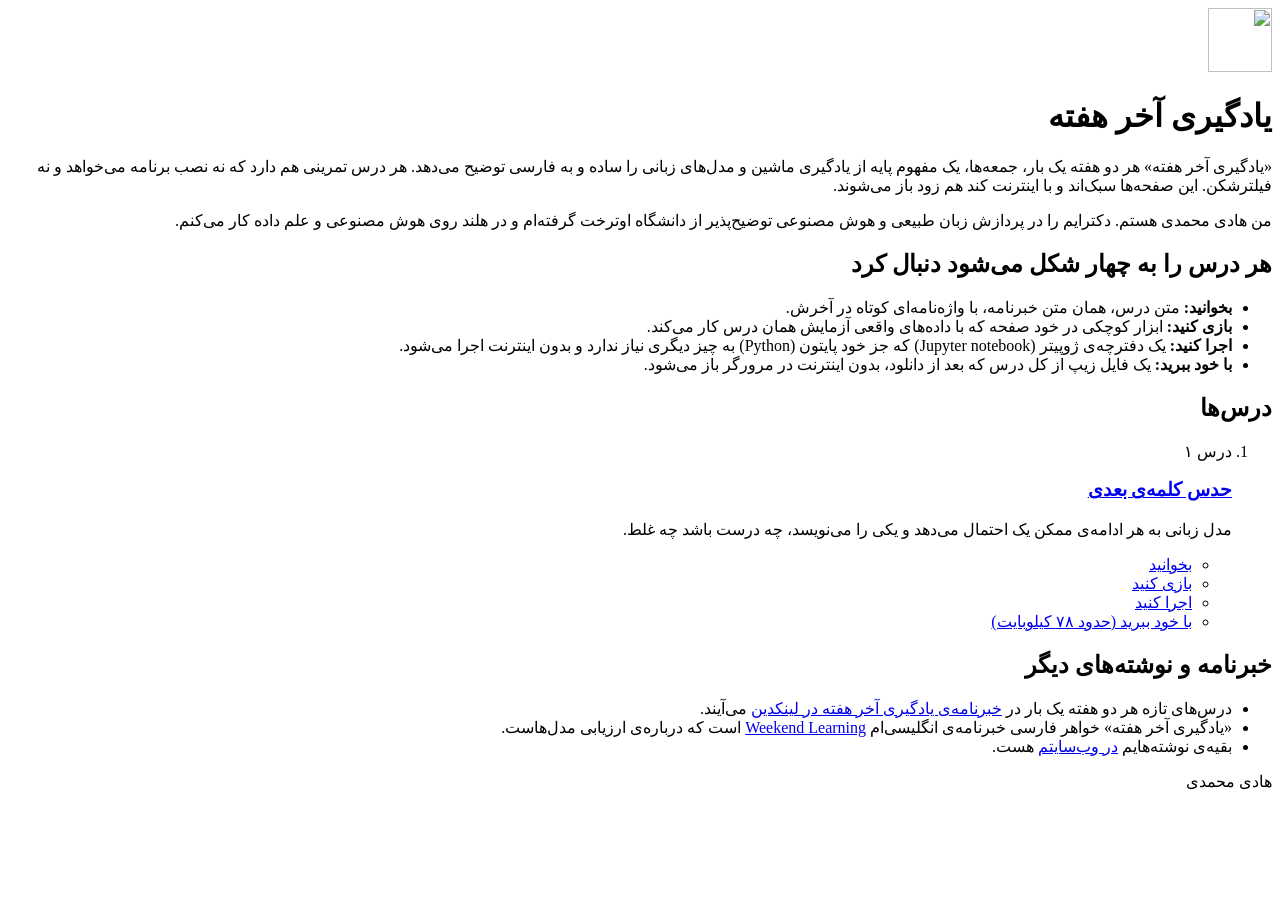
==== index.html @ 8700a51e "Add the hub page, the build script and the readme build.py regenerates each lesson's data from the m" ====
<!DOCTYPE html>
<html lang="fa" dir="rtl">
<head>
<meta charset="utf-8">
<meta name="viewport" content="width=device-width, initial-scale=1">
<title>یادگیری آخر هفته</title>
<meta name="description" content="هر دو هفته یک بار، جمعه‌ها، یک مفهوم پایه از یادگیری ماشین و مدل‌های زبانی، ساده و به فارسی.">
<meta name="author" content="هادی محمدی">
<meta name="color-scheme" content="light dark">
<meta property="og:type" content="website">
<meta property="og:locale" content="fa_IR">
<meta property="og:site_name" content="یادگیری آخر هفته">
<meta property="og:title" content="یادگیری آخر هفته">
<meta property="og:description" content="هر دو هفته یک بار، جمعه‌ها، یک مفهوم پایه از یادگیری ماشین و مدل‌های زبانی، ساده و به فارسی.">
<meta property="og:image" content="https://mohammadi.cv/weekend-learning-fa/assets/logo.png">
<link rel="icon" type="image/png" href="assets/icon-96.png">
<link rel="stylesheet" href="assets/style.css">
</head>
<body>

<main class="col hub">

<img class="hub-logo" src="assets/icon-96.png" alt="" width="64" height="64">
<h1>یادگیری آخر هفته</h1>

<p class="standfirst">«یادگیری آخر هفته» هر دو هفته یک بار، جمعه‌ها، یک مفهوم پایه از یادگیری ماشین و مدل‌های زبانی را ساده و به فارسی توضیح می‌دهد. هر درس تمرینی هم دارد که نه نصب برنامه می‌خواهد و نه فیلترشکن. این صفحه‌ها سبک‌اند و با اینترنت کند هم زود باز می‌شوند.</p>

<p>من هادی محمدی هستم. دکترایم را در پردازش زبان طبیعی و هوش مصنوعی توضیح‌پذیر از دانشگاه اوترخت گرفته‌ام و در هلند روی هوش مصنوعی و علم داده کار می‌کنم.</p>

<h2>هر درس را به چهار شکل می‌شود دنبال کرد</h2>

<ul class="four">
<li><b>بخوانید:</b> متن درس، همان متن خبرنامه، با واژه‌نامه‌ای کوتاه در آخرش.</li>
<li><b>بازی کنید:</b> ابزار کوچکی در خود صفحه که با داده‌های واقعی آزمایش همان درس کار می‌کند.</li>
<li><b>اجرا کنید:</b> یک دفترچه‌ی ژوپیتر <span class="nw" lang="en">(Jupyter notebook)</span> که جز خود پایتون <span lang="en">(Python)</span> به چیز دیگری نیاز ندارد و بدون اینترنت اجرا می‌شود.</li>
<li><b>با خود ببرید:</b> یک فایل زیپ از کل درس که بعد از دانلود، بدون اینترنت در مرورگر باز می‌شود.</li>
</ul>

<h2>درس‌ها</h2>

<ol class="lessons">
<li>
<p class="kicker">درس ۱</p>
<h3><a href="01-next-word/index.html">حدس کلمه‌ی بعدی</a></h3>
<p>مدل زبانی به هر ادامه‌ی ممکن یک احتمال می‌دهد و یکی را می‌نویسد، چه درست باشد چه غلط.</p>
<ul class="ways">
<li><a href="01-next-word/index.html#read">بخوانید</a></li>
<li><a href="01-next-word/index.html#play">بازی کنید</a></li>
<li><a href="01-next-word/index.html#run">اجرا کنید</a></li>
<li><a href="01-next-word/01-next-word-offline.zip" download>با خود ببرید <span data-zip-size="01-next-word">(حدود ۷۸ کیلوبایت)</span></a></li>
</ul>
</li>
</ol>

<h2>خبرنامه و نوشته‌های دیگر</h2>

<ul>
<li>درس‌های تازه هر دو هفته یک بار در <a href="https://www.linkedin.com/newsletters/7508807306889863168/">خبرنامه‌ی یادگیری آخر هفته در لینکدین</a> می‌آیند.</li>
<li>«یادگیری آخر هفته» خواهر فارسی خبرنامه‌ی انگلیسی‌ام <a href="https://www.linkedin.com/newsletters/weekend-learning-7044258763238731776/" lang="en">Weekend Learning</a> است که درباره‌ی ارزیابی مدل‌هاست.</li>
<li>بقیه‌ی نوشته‌هایم <a href="https://mohammadi.cv/">در وب‌سایتم</a> هست.</li>
</ul>

</main>

<footer class="site-foot">
<div class="col">
<p>هادی محمدی</p>
</div>
</footer>

</body>
</html>
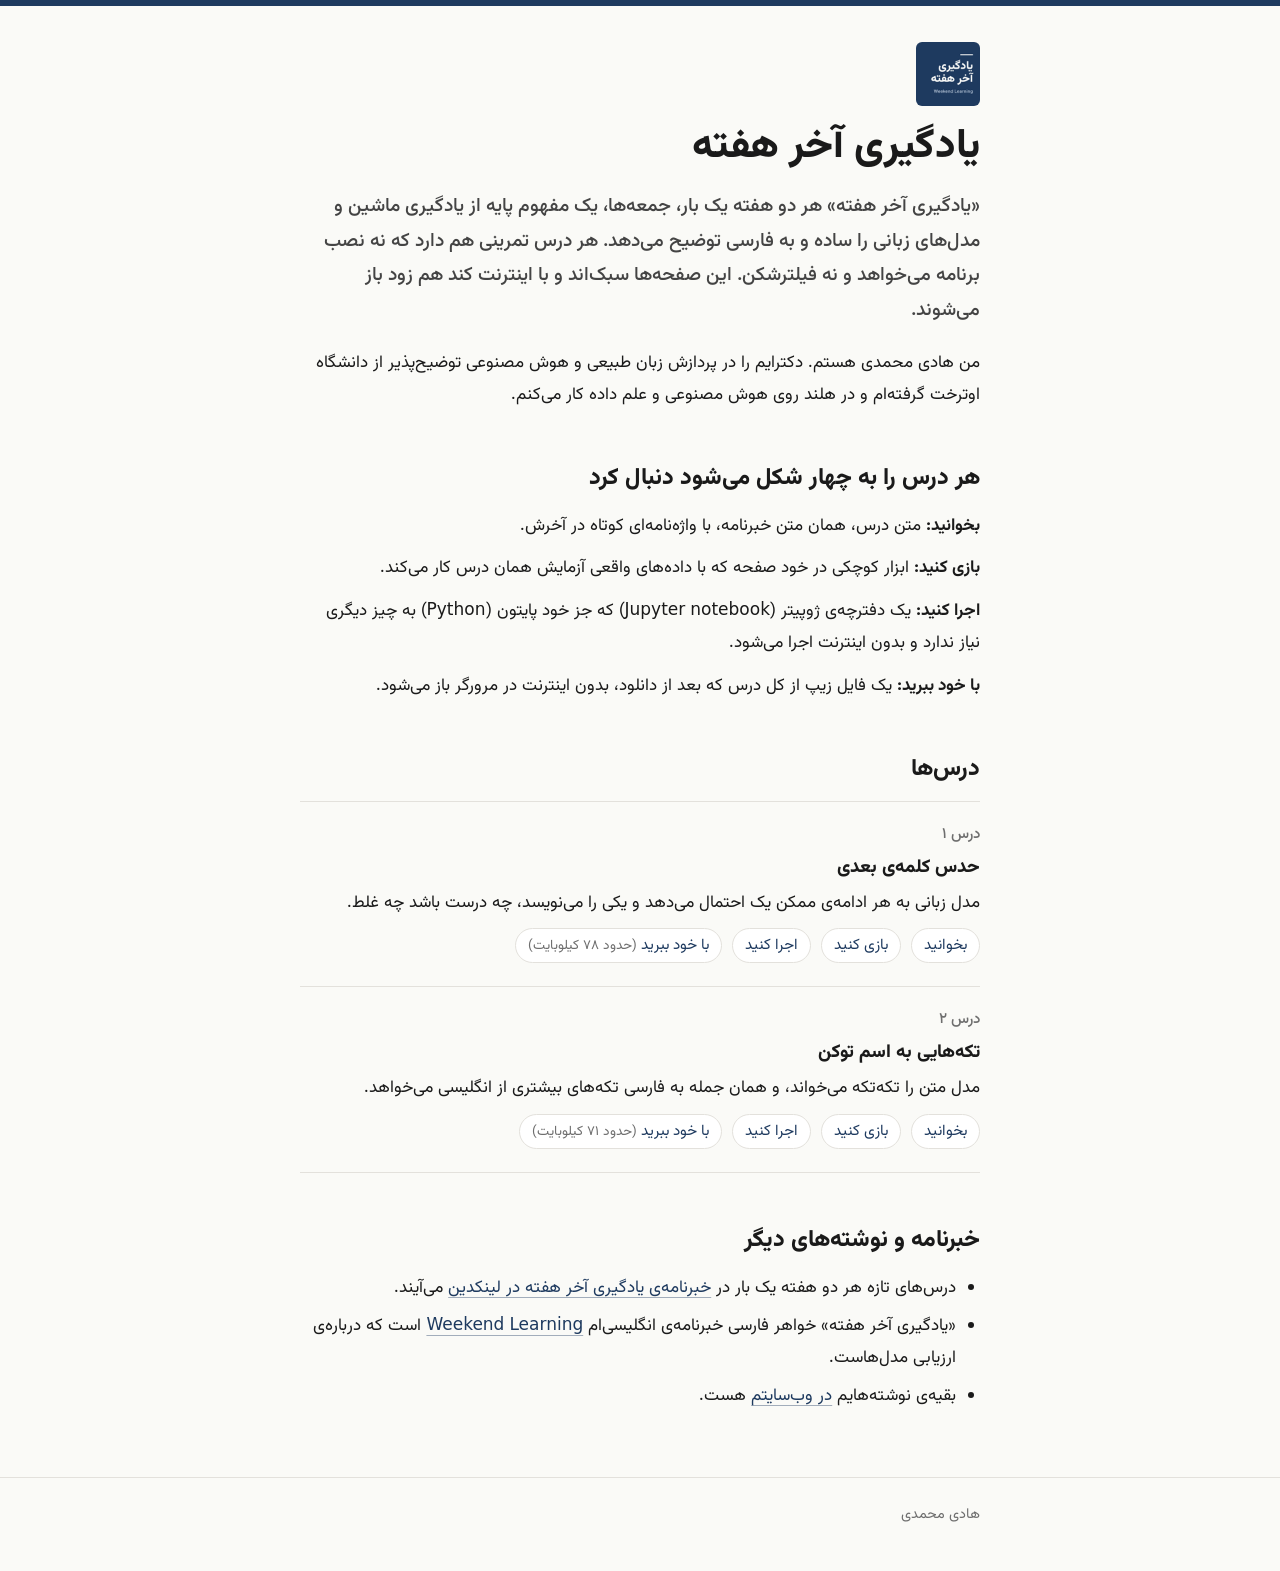
==== commit 5603a215: "Build lesson 02 and list it on the hub" ====
--- a/index.html
+++ b/index.html
@@ -50,6 +50,17 @@
 <li><a href="01-next-word/01-next-word-offline.zip" download>با خود ببرید <span data-zip-size="01-next-word">(حدود ۷۸ کیلوبایت)</span></a></li>
 </ul>
 </li>
+<li>
+<p class="kicker">درس ۲</p>
+<h3><a href="02-tokens/index.html">تکه‌هایی به اسم توکن</a></h3>
+<p>مدل متن را تکه‌تکه می‌خواند، و همان جمله به فارسی تکه‌های بیشتری از انگلیسی می‌خواهد.</p>
+<ul class="ways">
+<li><a href="02-tokens/index.html#read">بخوانید</a></li>
+<li><a href="02-tokens/index.html#play">بازی کنید</a></li>
+<li><a href="02-tokens/index.html#run">اجرا کنید</a></li>
+<li><a href="02-tokens/02-tokens-offline.zip" download>با خود ببرید <span data-zip-size="02-tokens">(حدود ۷۱ کیلوبایت)</span></a></li>
+</ul>
+</li>
 </ol>
 
 <h2>خبرنامه و نوشته‌های دیگر</h2>
--- a/assets/style.css
+++ b/assets/style.css
@@ -0,0 +1,305 @@
+/* یادگیری آخر هفته: one quiet, typographic stylesheet for the hub and every
+   lesson. Colours follow mohammadi.cv and the newsletter covers. Nothing
+   here loads from another site; the only font is Vazirmatn, next to this file. */
+
+@font-face {
+  font-family: "Vazirmatn";
+  src: url("fonts/Vazirmatn-NL-Variable.woff2") format("woff2");
+  font-weight: 100 900;
+  font-style: normal;
+  font-display: swap;
+}
+
+:root {
+  color-scheme: light dark;
+  --paper: #fafaf7;
+  --surface: #ffffff;
+  --ink: #1a1a1a;
+  --ink-2: #444444;
+  --muted: #6e6e6e;
+  --rule: #e3e1dc;
+  --accent: #1e3a5f;
+  --accent-hover: #2d5080;
+  --on-accent: #fafaf7;
+  --track: #eceae4;
+  --bar: #1e3a5f;
+  --tint: #f2f1ec;
+  --font: "Vazirmatn", system-ui, -apple-system, "Segoe UI", Roboto, Tahoma, sans-serif;
+  --column: 680px;
+  --gutter: 16px;
+}
+
+@media (prefers-color-scheme: dark) {
+  :root {
+    --paper: #14181d;
+    --surface: #1b2027;
+    --ink: #ecebe6;
+    --ink-2: #cfcec8;
+    --muted: #a3a6aa;
+    --rule: #2e343c;
+    --accent: #a4c0e4;
+    --accent-hover: #c7d9f0;
+    --on-accent: #14181d;
+    --track: #262c34;
+    --bar: #8fb0d6;
+    --tint: #1d232a;
+  }
+}
+
+*,
+*::before,
+*::after { box-sizing: border-box; }
+
+html { -webkit-text-size-adjust: 100%; text-size-adjust: 100%; }
+
+body {
+  margin: 0;
+  background: var(--paper);
+  color: var(--ink);
+  font-family: var(--font);
+  font-size: 1.0625rem;
+  line-height: 1.9;
+  border-top: 6px solid var(--accent);
+  -webkit-font-smoothing: antialiased;
+  overflow-wrap: break-word;
+}
+
+img { max-width: 100%; height: auto; }
+
+a {
+  color: var(--accent);
+  text-decoration: underline;
+  text-decoration-thickness: 1px;
+  text-underline-offset: 0.3em;
+  text-decoration-color: color-mix(in srgb, var(--accent) 40%, transparent);
+}
+a:hover { color: var(--accent-hover); text-decoration-color: currentColor; }
+
+:focus-visible { outline: 2px solid var(--accent); outline-offset: 2px; border-radius: 2px; }
+
+::selection { background: var(--accent); color: var(--on-accent); }
+
+.col {
+  max-width: calc(var(--column) + 2 * var(--gutter));
+  margin-left: auto;
+  margin-right: auto;
+  padding-left: var(--gutter);
+  padding-right: var(--gutter);
+}
+
+/* ---------- header and footer ---------- */
+
+.site-head { padding-block: 18px 0; }
+.brand {
+  display: inline-flex;
+  align-items: center;
+  gap: 10px;
+  color: var(--ink);
+  text-decoration: none;
+  font-weight: 700;
+  font-size: 1rem;
+}
+.brand img { width: 32px; height: 32px; border-radius: 4px; display: block; }
+.brand:hover { color: var(--accent); }
+
+.site-foot {
+  margin-top: 64px;
+  padding-block: 20px 40px;
+  border-top: 1px solid var(--rule);
+  color: var(--muted);
+  font-size: 0.9rem;
+}
+.site-foot p { margin: 0.2em 0; }
+
+/* ---------- text ---------- */
+
+main { padding-block: 28px 0; }
+
+h1, h2, h3 { color: var(--ink); line-height: 1.45; font-weight: 800; }
+h1 { font-size: clamp(1.85rem, 1.45rem + 2vw, 2.55rem); margin: 0.1em 0 0.35em; line-height: 1.35; }
+h2 { font-size: clamp(1.25rem, 1.15rem + 0.6vw, 1.45rem); margin: 2.2em 0 0.6em; }
+h3 { font-size: 1.15rem; margin: 0 0 0.3em; }
+
+p { margin: 0 0 1em; }
+ul, ol { margin: 0 0 1em; padding-inline-start: 1.4em; }
+li { margin-bottom: 0.35em; }
+hr { border: 0; border-top: 1px solid var(--rule); margin: 2.5em 0; }
+
+.kicker { color: var(--muted); font-weight: 500; font-size: 0.95rem; margin: 0; }
+.standfirst { font-size: 1.2rem; line-height: 1.8; color: var(--ink-2); font-weight: 500; }
+.note { color: var(--muted); font-size: 0.92rem; line-height: 1.8; }
+
+.ways {
+  display: flex;
+  flex-wrap: wrap;
+  gap: 6px 10px;
+  padding: 0;
+  margin: 1.2em 0 0;
+  list-style: none;
+  font-size: 0.95rem;
+}
+.ways a {
+  display: inline-block;
+  padding: 2px 12px;
+  border: 1px solid var(--rule);
+  border-radius: 999px;
+  text-decoration: none;
+  background: var(--surface);
+}
+.ways a:hover { border-color: var(--accent); }
+
+.glossary li { margin-bottom: 0.7em; }
+
+.next { border-top: 1px solid var(--rule); padding-top: 1em; margin-top: 2.2em; }
+
+/* ---------- the hub ---------- */
+
+.four { list-style: none; padding: 0; }
+.four li { padding-inline-start: 0; margin-bottom: 0.6em; }
+
+.lessons { list-style: none; padding: 0; margin: 0; }
+.lessons > li { border-top: 1px solid var(--rule); padding-block: 18px; margin: 0; }
+.lessons > li:last-child { border-bottom: 1px solid var(--rule); }
+.lessons h3 a { color: var(--ink); text-decoration: none; }
+.lessons h3 a:hover { color: var(--accent); }
+.lessons p { margin-bottom: 0.4em; }
+.lessons .ways { margin-top: 0.6em; }
+
+/* ---------- interactive sections ---------- */
+
+.lab {
+  margin: 2.4em 0;
+  padding: 20px var(--gutter) 22px;
+  background: var(--tint);
+  border-top: 3px solid var(--accent);
+  margin-left: calc(-1 * var(--gutter));
+  margin-right: calc(-1 * var(--gutter));
+}
+.lab h2 { margin-top: 0.2em; }
+
+.lab-label { display: block; font-size: 0.9rem; color: var(--muted); font-weight: 500; margin: 0.9em 0 0.4em; }
+
+.picker { display: flex; flex-wrap: wrap; gap: 8px; margin: 0 0 4px; padding: 0; list-style: none; }
+.picker li { margin: 0; }
+
+button,
+input,
+textarea { font: inherit; color: inherit; }
+
+.chip,
+.btn {
+  font-size: 0.95rem;
+  line-height: 1.6;
+  padding: 4px 12px;
+  border: 1px solid var(--rule);
+  border-radius: 6px;
+  background: var(--surface);
+  color: var(--ink);
+  cursor: pointer;
+}
+.chip:hover,
+.btn:hover { border-color: var(--accent); }
+.chip[aria-pressed="true"] { background: var(--accent); border-color: var(--accent); color: var(--on-accent); }
+.btn[disabled] { opacity: 0.45; cursor: default; }
+
+.result { margin-top: 18px; }
+.prompt-line { font-size: 1.25rem; font-weight: 700; margin: 0 0 0.5em; line-height: 1.7; }
+.blank {
+  display: inline-block;
+  width: 2.2em;
+  margin-inline-start: 0.3em;
+  border-bottom: 2px dashed var(--accent);
+  transform: translateY(-0.2em);
+}
+
+.bars { list-style: none; padding: 0; margin: 0 0 1em; }
+.bars li {
+  display: grid;
+  grid-template-columns: 6.2em minmax(0, 1fr) 5.4em;
+  align-items: center;
+  column-gap: 10px;
+  margin: 0;
+  padding-block: 3px;
+}
+.piece { font-weight: 700; line-height: 1.45; min-width: 0; }
+.piece .desc { font-weight: 500; color: var(--muted); font-size: 0.9rem; }
+.piece small { display: block; font-weight: 400; color: var(--muted); font-size: 0.8rem; line-height: 1.4; }
+.track { position: relative; height: 12px; background: var(--track); border-radius: 2px; overflow: hidden; }
+.fill {
+  position: absolute;
+  top: 0;
+  bottom: 0;
+  right: 0; /* the start of the line, since every page is right to left */
+  min-width: 2px;
+  background: var(--bar);
+  transition: width 0.25s ease;
+}
+.pct { font-size: 0.88rem; color: var(--muted); white-space: nowrap; font-variant-numeric: tabular-nums; }
+/* a count label («۱۲ بار، کمتر از ۱٪») may take two lines at 360px */
+[data-counts] .pct { white-space: normal; line-height: 1.4; }
+
+.facts { margin: 0; }
+.facts p { margin: 0.35em 0; }
+.said { color: var(--muted); font-weight: 500; }
+.facts .end { color: var(--accent); font-weight: 400; }
+
+/* bigram counter */
+.field { display: block; width: 100%; }
+textarea.field {
+  min-height: 8.5em;
+  padding: 10px 12px;
+  line-height: 1.9;
+  border: 1px solid var(--rule);
+  border-radius: 6px;
+  background: var(--surface);
+  resize: vertical;
+}
+.word-row { display: flex; flex-wrap: wrap; gap: 8px; align-items: center; }
+.word-row input {
+  width: 9em;
+  max-width: 100%;
+  padding: 4px 10px;
+  border: 1px solid var(--rule);
+  border-radius: 6px;
+  background: var(--surface);
+  line-height: 1.6;
+}
+.bars .word {
+  font: inherit;
+  font-weight: 700;
+  padding: 0;
+  border: 0;
+  background: none;
+  color: var(--accent);
+  text-align: start;
+  text-decoration: underline;
+  text-decoration-thickness: 1px;
+  text-underline-offset: 0.3em;
+  cursor: pointer;
+  overflow-wrap: anywhere;
+}
+.chain { font-size: 1.15rem; font-weight: 700; margin: 0.6em 0; }
+
+textarea.field:focus,
+.word-row input:focus { border-color: var(--accent); }
+
+@media (min-width: 720px) {
+  .lab { margin-left: 0; margin-right: 0; padding-left: 24px; padding-right: 24px; border-radius: 0 0 4px 4px; }
+  .bars li { grid-template-columns: 7.5em minmax(0, 1fr) 6em; }
+}
+
+@media (prefers-reduced-motion: reduce) {
+  .fill { transition: none; }
+}
+
+@media print {
+  body { border-top: 0; }
+  .lab, .ways, .site-head { display: none; }
+}
+
+/* hub only */
+.hub-logo { display: block; width: 64px; height: 64px; border-radius: 6px; margin: 8px 0 14px; }
+.lessons .ways span { color: var(--muted); font-size: 0.85rem; }
+
+/* keeps a Latin name and its parentheses on one line */
+.nw { white-space: nowrap; }
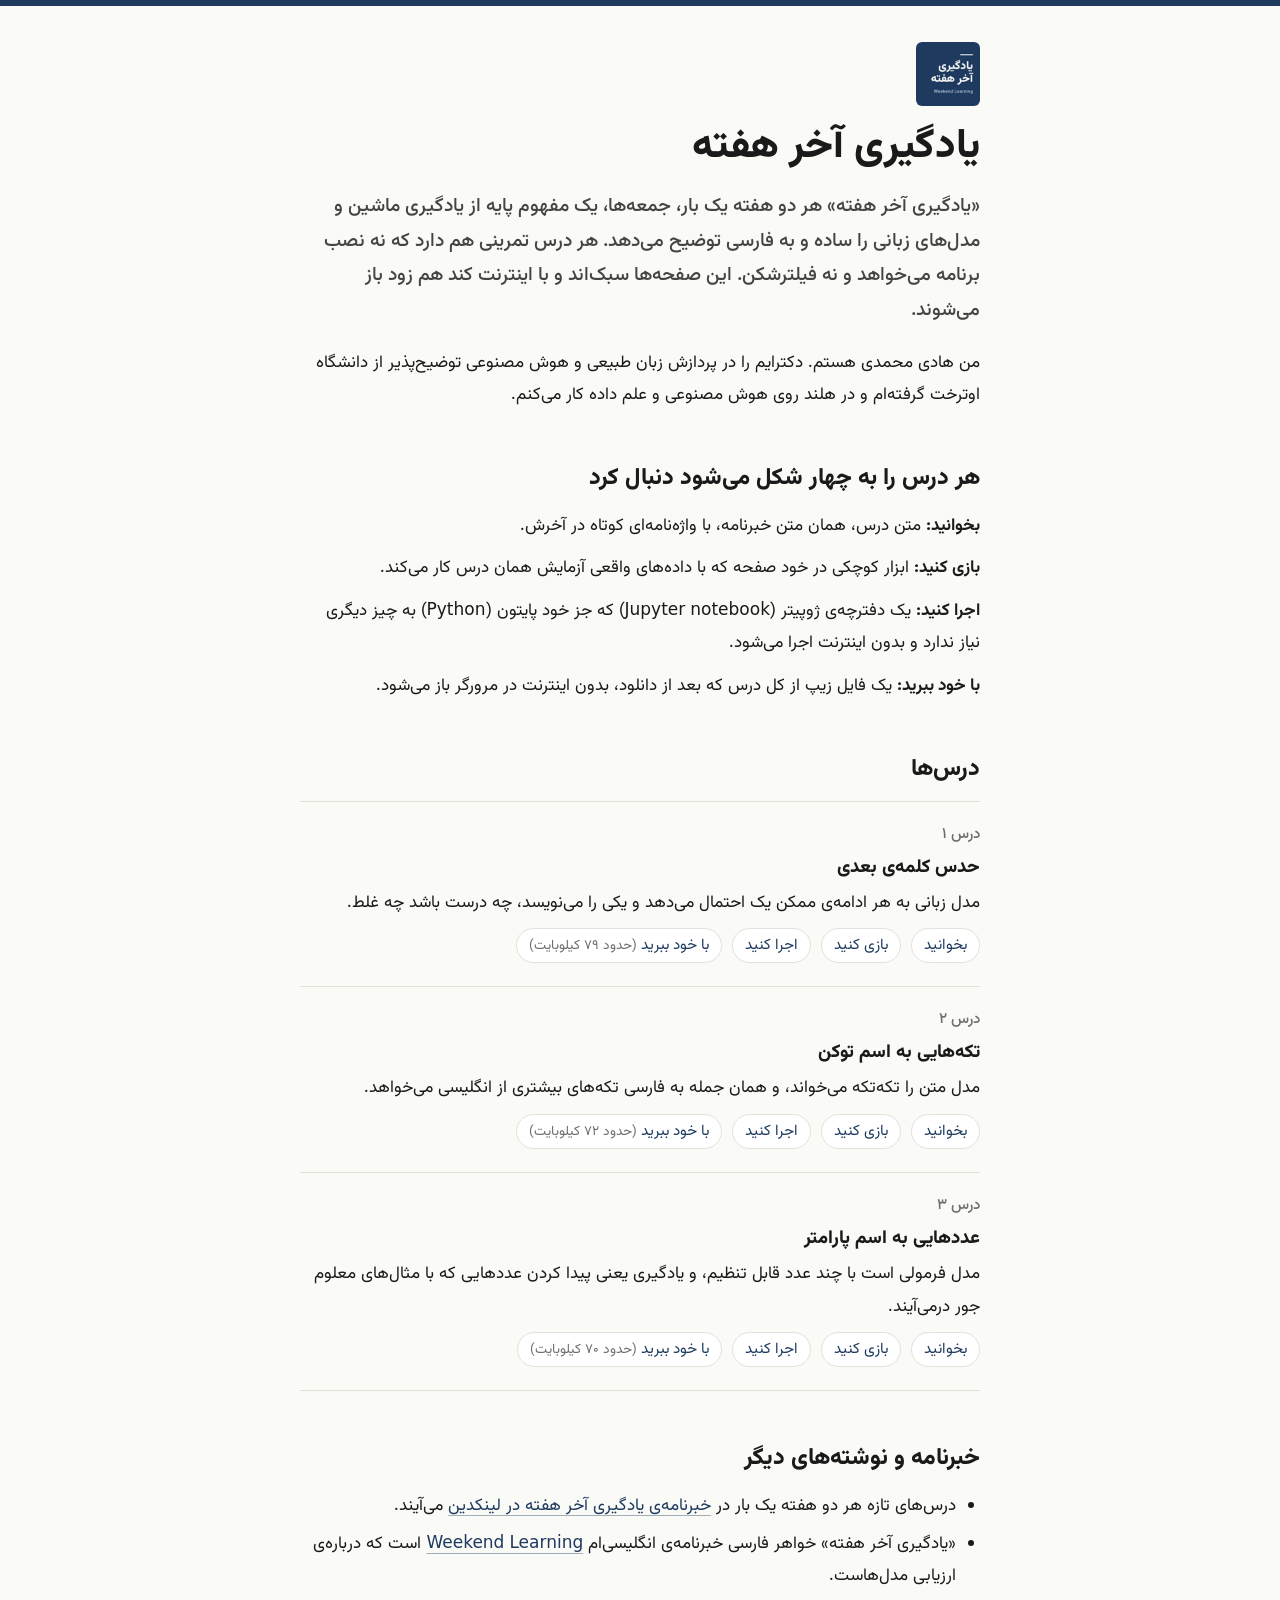
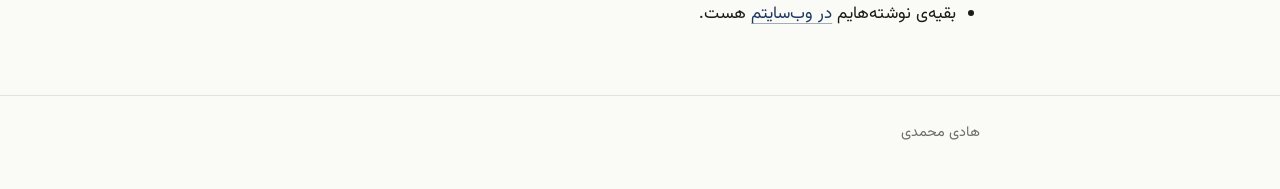
==== commit 643c8db0: "List lesson 3 on the hub and in the README Co-authored-by: Hadi Mohammadi <50410241+mohammadi-hadi@u" ====
--- a/index.html
+++ b/index.html
@@ -47,7 +47,7 @@
 <li><a href="01-next-word/index.html#read">بخوانید</a></li>
 <li><a href="01-next-word/index.html#play">بازی کنید</a></li>
 <li><a href="01-next-word/index.html#run">اجرا کنید</a></li>
-<li><a href="01-next-word/01-next-word-offline.zip" download>با خود ببرید <span data-zip-size="01-next-word">(حدود ۷۸ کیلوبایت)</span></a></li>
+<li><a href="01-next-word/01-next-word-offline.zip" download>با خود ببرید <span data-zip-size="01-next-word">(حدود ۷۹ کیلوبایت)</span></a></li>
 </ul>
 </li>
 <li>
@@ -58,7 +58,18 @@
 <li><a href="02-tokens/index.html#read">بخوانید</a></li>
 <li><a href="02-tokens/index.html#play">بازی کنید</a></li>
 <li><a href="02-tokens/index.html#run">اجرا کنید</a></li>
-<li><a href="02-tokens/02-tokens-offline.zip" download>با خود ببرید <span data-zip-size="02-tokens">(حدود ۷۱ کیلوبایت)</span></a></li>
+<li><a href="02-tokens/02-tokens-offline.zip" download>با خود ببرید <span data-zip-size="02-tokens">(حدود ۷۲ کیلوبایت)</span></a></li>
+</ul>
+</li>
+<li>
+<p class="kicker">درس ۳</p>
+<h3><a href="03-parameters/index.html">عددهایی به اسم پارامتر</a></h3>
+<p>مدل فرمولی است با چند عدد قابل تنظیم، و یادگیری یعنی پیدا کردن عددهایی که با مثال‌های معلوم جور درمی‌آیند.</p>
+<ul class="ways">
+<li><a href="03-parameters/index.html#read">بخوانید</a></li>
+<li><a href="03-parameters/index.html#play">بازی کنید</a></li>
+<li><a href="03-parameters/index.html#run">اجرا کنید</a></li>
+<li><a href="03-parameters/03-parameters-offline.zip" download>با خود ببرید <span data-zip-size="03-parameters">(حدود ۷۰ کیلوبایت)</span></a></li>
 </ul>
 </li>
 </ol>
--- a/assets/style.css
+++ b/assets/style.css
@@ -303,3 +303,10 @@
 
 /* keeps a Latin name and its parentheses on one line */
 .nw { white-space: nowrap; }
+
+/* Lesson 02: token pieces */
+.pieces { list-style: none; padding: 0; margin: 0.4em 0 0.8em; display: flex; flex-wrap: wrap; gap: 6px; }
+.tok { border: 1px solid var(--rule); background: var(--track); border-radius: 4px; padding: 2px 8px; font-size: 1.05rem; line-height: 1.6; }
+.tok.sp { border-inline-start: 3px solid var(--accent); }
+.tok.half { border-style: dashed; color: var(--muted); font-size: 0.85rem; }
+.count { margin: 0.2em 0; }
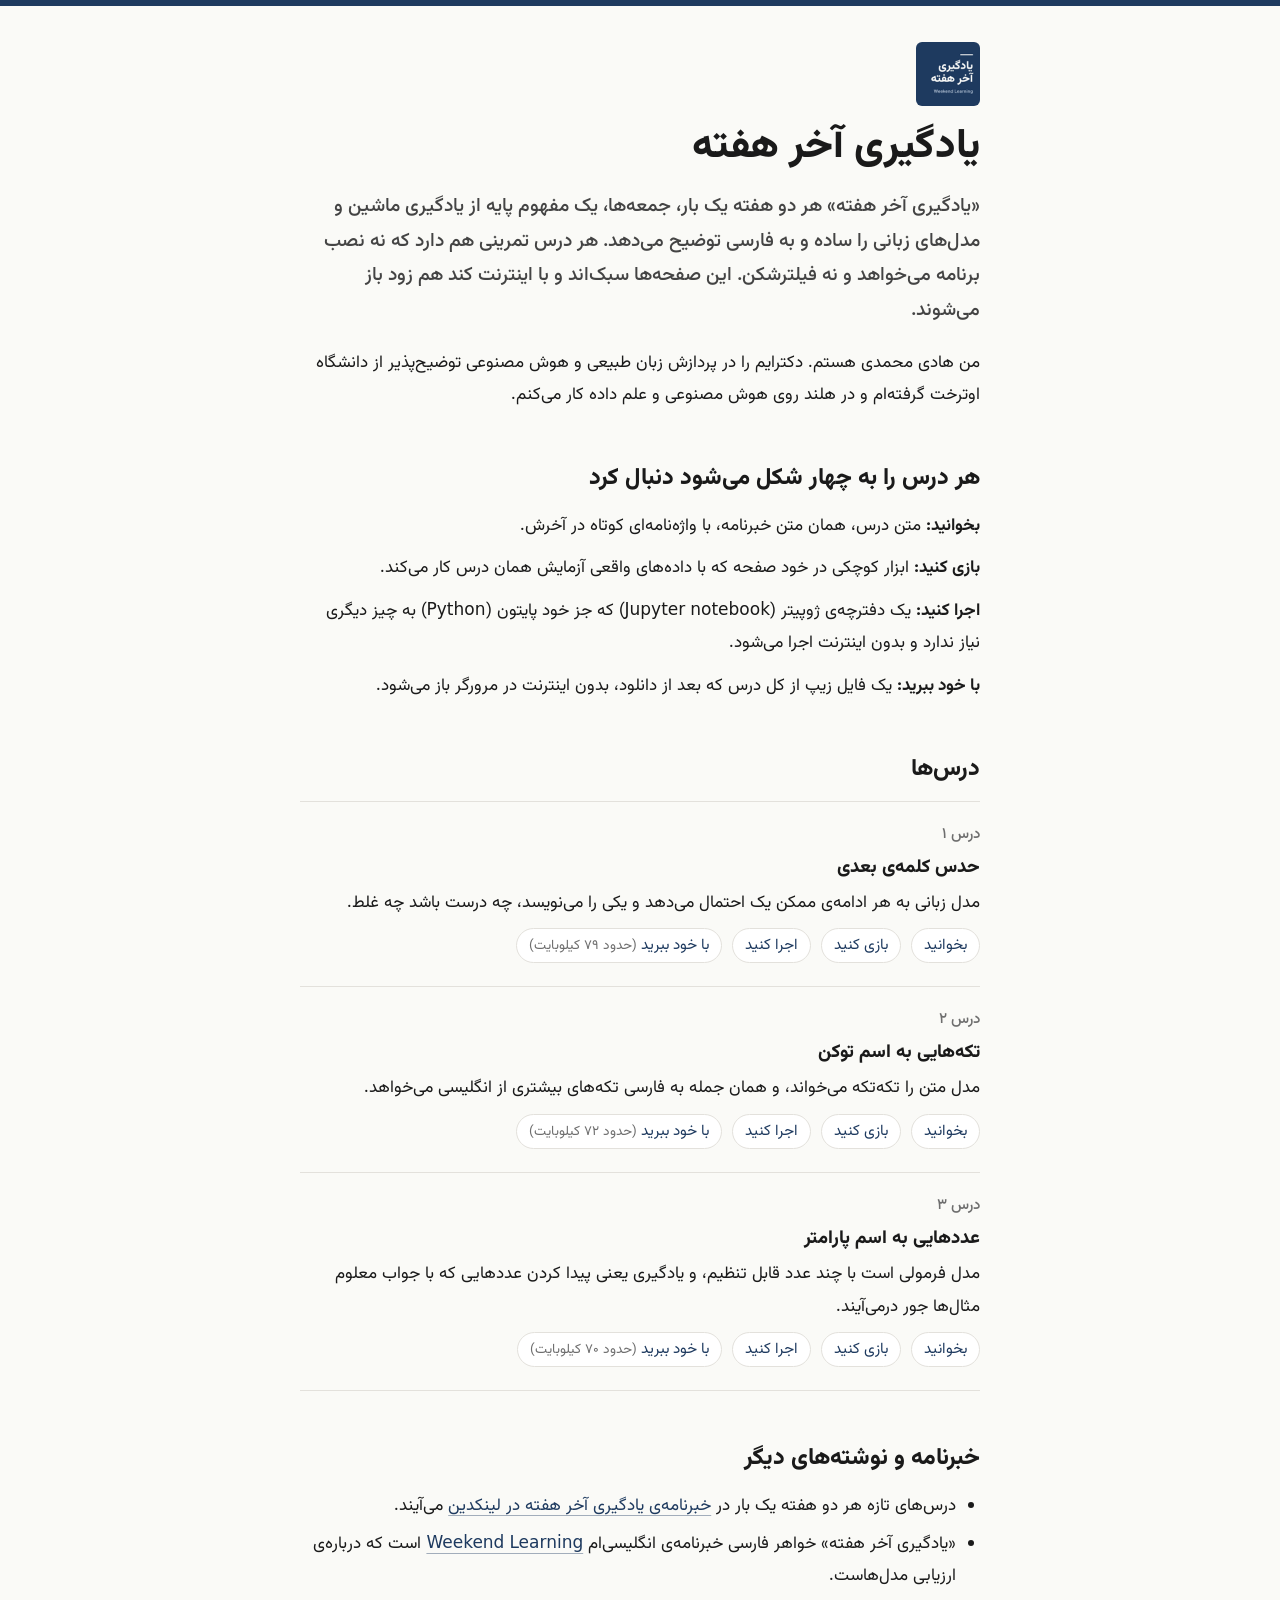
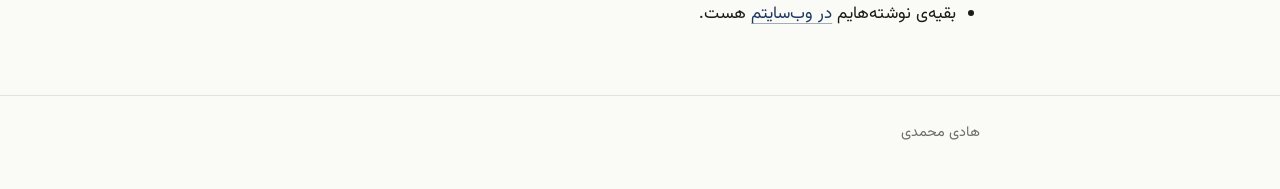
==== commit fa44e375: "Bring lesson 3 in line with the revised issue Co-authored-by: Hadi Mohammadi <50410241+mohammadi-had" ====
--- a/index.html
+++ b/index.html
@@ -64,7 +64,7 @@
 <li>
 <p class="kicker">درس ۳</p>
 <h3><a href="03-parameters/index.html">عددهایی به اسم پارامتر</a></h3>
-<p>مدل فرمولی است با چند عدد قابل تنظیم، و یادگیری یعنی پیدا کردن عددهایی که با مثال‌های معلوم جور درمی‌آیند.</p>
+<p>مدل فرمولی است با چند عدد قابل تنظیم، و یادگیری یعنی پیدا کردن عددهایی که با جواب معلوم مثال‌ها جور درمی‌آیند.</p>
 <ul class="ways">
 <li><a href="03-parameters/index.html#read">بخوانید</a></li>
 <li><a href="03-parameters/index.html#play">بازی کنید</a></li>
--- a/assets/style.css
+++ b/assets/style.css
@@ -310,3 +310,22 @@
 .tok.sp { border-inline-start: 3px solid var(--accent); }
 .tok.half { border-style: dashed; color: var(--muted); font-size: 0.85rem; }
 .count { margin: 0.2em 0; }
+
+/* Lesson 03: fitting the taxi fare */
+.sliders { display: grid; gap: 10px; margin: 0.6em 0 0.2em; }
+.slider { display: grid; grid-template-columns: 9.5em minmax(0, 1fr) 3em; align-items: center; gap: 10px; }
+.slider label { font-weight: 500; }
+.slider input[type="range"] { width: 100%; accent-color: var(--accent); }
+.slider output { font-weight: 700; text-align: center; }
+.plot { margin: 14px 0 6px; }
+.plot svg { display: block; width: 100%; height: auto; max-width: 480px; direction: ltr; }
+.plot text { font-size: 15px; fill: var(--muted); font-family: var(--font); }
+.plot .grid { stroke: var(--track); }
+.plot .line { stroke: var(--accent); stroke-width: 3; }
+.plot .res { stroke: var(--muted); stroke-width: 2; stroke-dasharray: 4 3; }
+.plot .pt { fill: var(--surface); stroke: var(--accent); stroke-width: 3; }
+.plot .seventh { fill: var(--accent); }
+.readout p { margin: 0.3em 0; }
+.lab .actions { display: flex; flex-wrap: wrap; gap: 8px; margin-top: 10px; }
+pre { direction: ltr; text-align: left; overflow-x: auto; margin: 0.8em 0 1.2em; padding: 12px 14px; background: var(--tint); border: 1px solid var(--rule); border-radius: 4px; }
+code { font-family: ui-monospace, "SF Mono", Menlo, Consolas, monospace; font-size: 0.85rem; line-height: 1.7; }
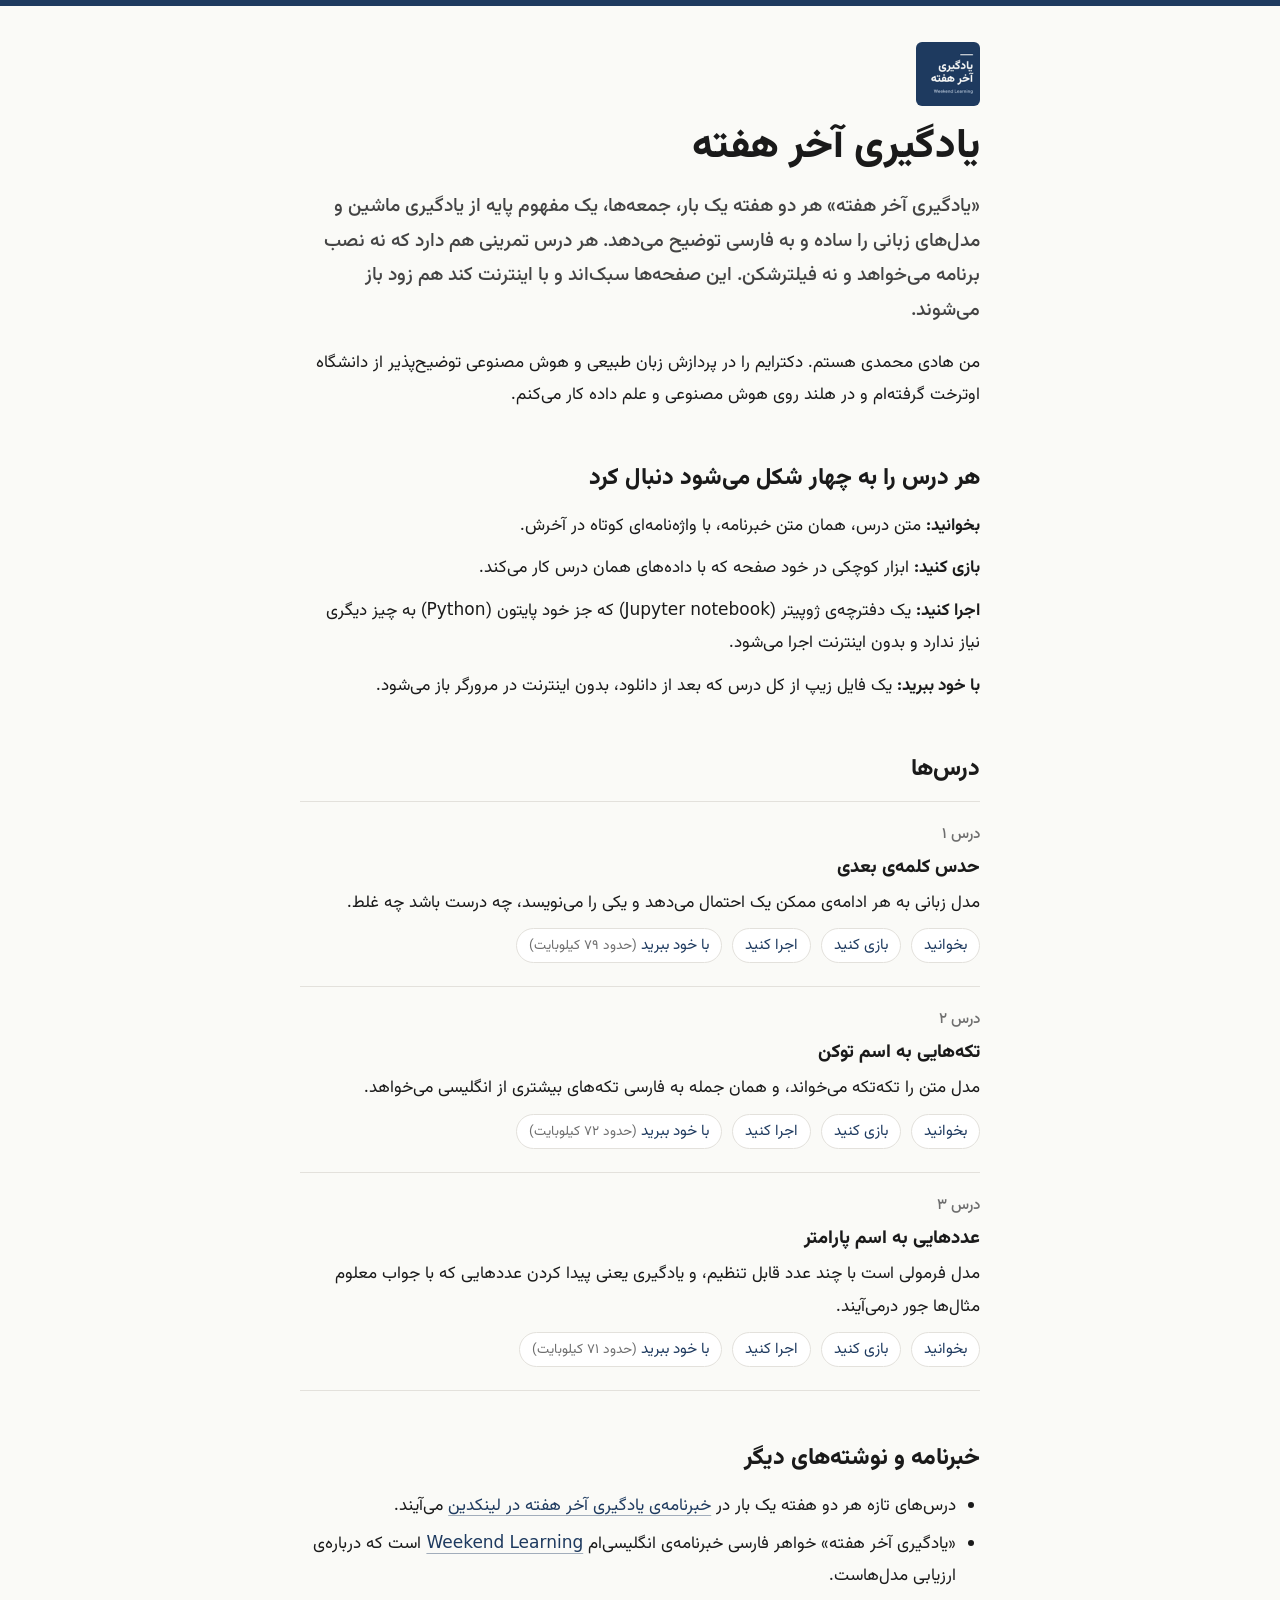
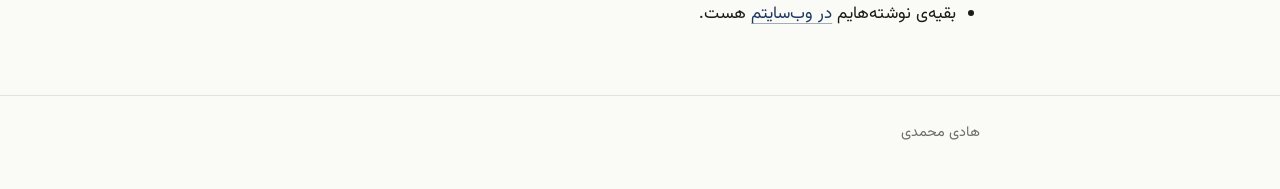
==== commit 6976401e: "Say the lesson tools use the lesson's own data, measured or invented Co-authored-by: Hadi Mohammadi " ====
--- a/index.html
+++ b/index.html
@@ -31,7 +31,7 @@
 
 <ul class="four">
 <li><b>بخوانید:</b> متن درس، همان متن خبرنامه، با واژه‌نامه‌ای کوتاه در آخرش.</li>
-<li><b>بازی کنید:</b> ابزار کوچکی در خود صفحه که با داده‌های واقعی آزمایش همان درس کار می‌کند.</li>
+<li><b>بازی کنید:</b> ابزار کوچکی در خود صفحه که با داده‌های همان درس کار می‌کند.</li>
 <li><b>اجرا کنید:</b> یک دفترچه‌ی ژوپیتر <span class="nw" lang="en">(Jupyter notebook)</span> که جز خود پایتون <span lang="en">(Python)</span> به چیز دیگری نیاز ندارد و بدون اینترنت اجرا می‌شود.</li>
 <li><b>با خود ببرید:</b> یک فایل زیپ از کل درس که بعد از دانلود، بدون اینترنت در مرورگر باز می‌شود.</li>
 </ul>
@@ -69,7 +69,7 @@
 <li><a href="03-parameters/index.html#read">بخوانید</a></li>
 <li><a href="03-parameters/index.html#play">بازی کنید</a></li>
 <li><a href="03-parameters/index.html#run">اجرا کنید</a></li>
-<li><a href="03-parameters/03-parameters-offline.zip" download>با خود ببرید <span data-zip-size="03-parameters">(حدود ۷۰ کیلوبایت)</span></a></li>
+<li><a href="03-parameters/03-parameters-offline.zip" download>با خود ببرید <span data-zip-size="03-parameters">(حدود ۷۱ کیلوبایت)</span></a></li>
 </ul>
 </li>
 </ol>
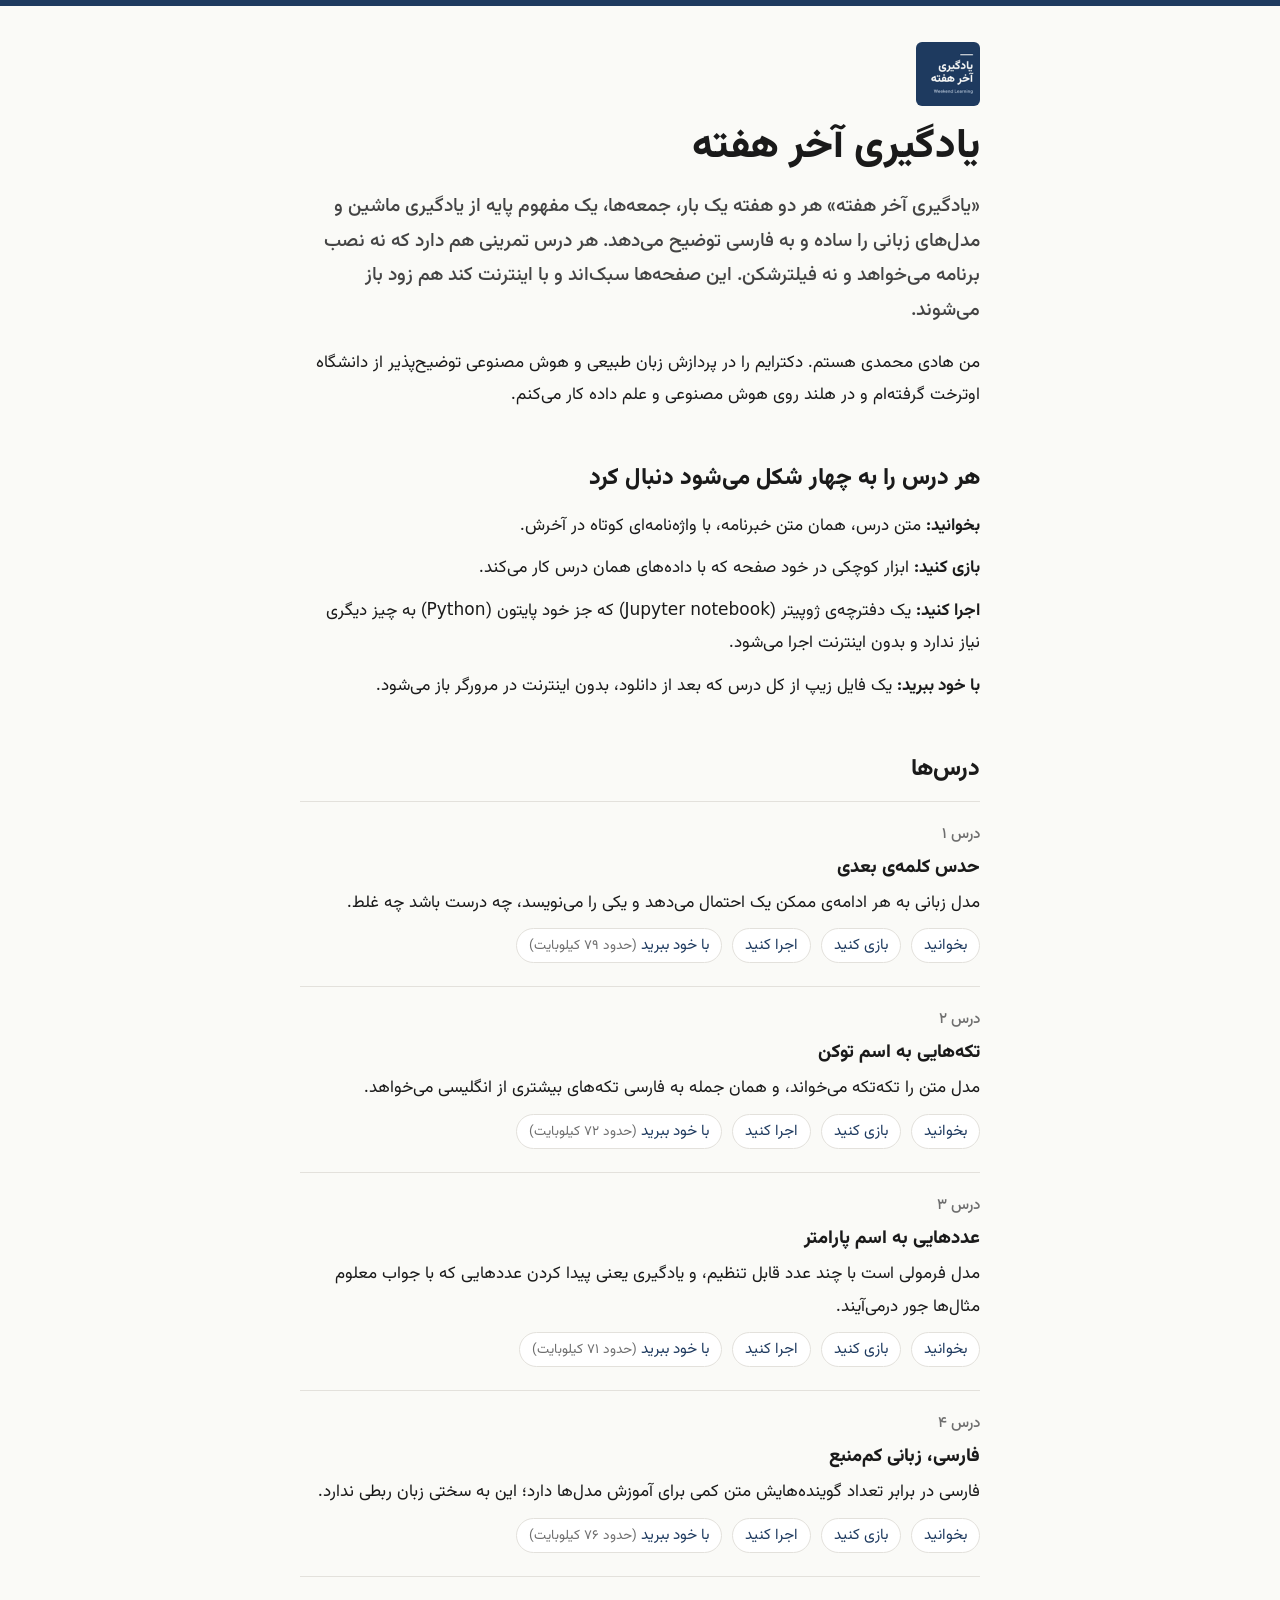
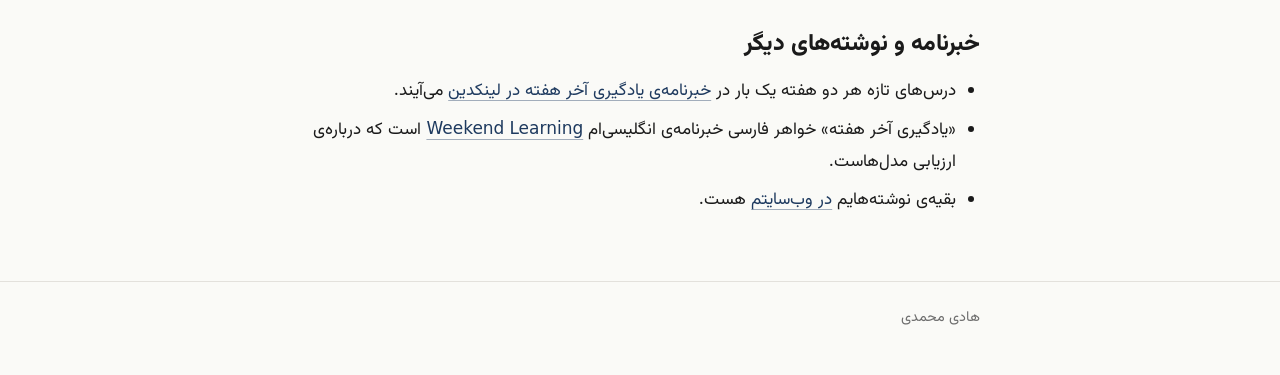
==== commit 57ff3850: "List lesson 4 on the hub and in the README Co-authored-by: Hadi Mohammadi <50410241+mohammadi-hadi@u" ====
--- a/index.html
+++ b/index.html
@@ -72,6 +72,17 @@
 <li><a href="03-parameters/03-parameters-offline.zip" download>با خود ببرید <span data-zip-size="03-parameters">(حدود ۷۱ کیلوبایت)</span></a></li>
 </ul>
 </li>
+<li>
+<p class="kicker">درس ۴</p>
+<h3><a href="04-low-resource/index.html">فارسی، زبانی کم‌منبع</a></h3>
+<p>فارسی در برابر تعداد گوینده‌هایش متن کمی برای آموزش مدل‌ها دارد؛ این به سختی زبان ربطی ندارد.</p>
+<ul class="ways">
+<li><a href="04-low-resource/index.html#read">بخوانید</a></li>
+<li><a href="04-low-resource/index.html#play">بازی کنید</a></li>
+<li><a href="04-low-resource/index.html#run">اجرا کنید</a></li>
+<li><a href="04-low-resource/04-low-resource-offline.zip" download>با خود ببرید <span data-zip-size="04-low-resource">(حدود ۷۶ کیلوبایت)</span></a></li>
+</ul>
+</li>
 </ol>
 
 <h2>خبرنامه و نوشته‌های دیگر</h2>
--- a/assets/style.css
+++ b/assets/style.css
@@ -317,6 +317,10 @@
 .slider label { font-weight: 500; }
 .slider input[type="range"] { width: 100%; accent-color: var(--accent); }
 .slider output { font-weight: 700; text-align: center; }
+@media (max-width: 420px) {
+  .slider { grid-template-columns: minmax(0, 1fr) 3em; row-gap: 2px; }
+  .slider label { grid-column: 1 / -1; }
+}
 .plot { margin: 14px 0 6px; }
 .plot svg { display: block; width: 100%; height: auto; max-width: 480px; direction: ltr; }
 .plot text { font-size: 15px; fill: var(--muted); font-family: var(--font); }
